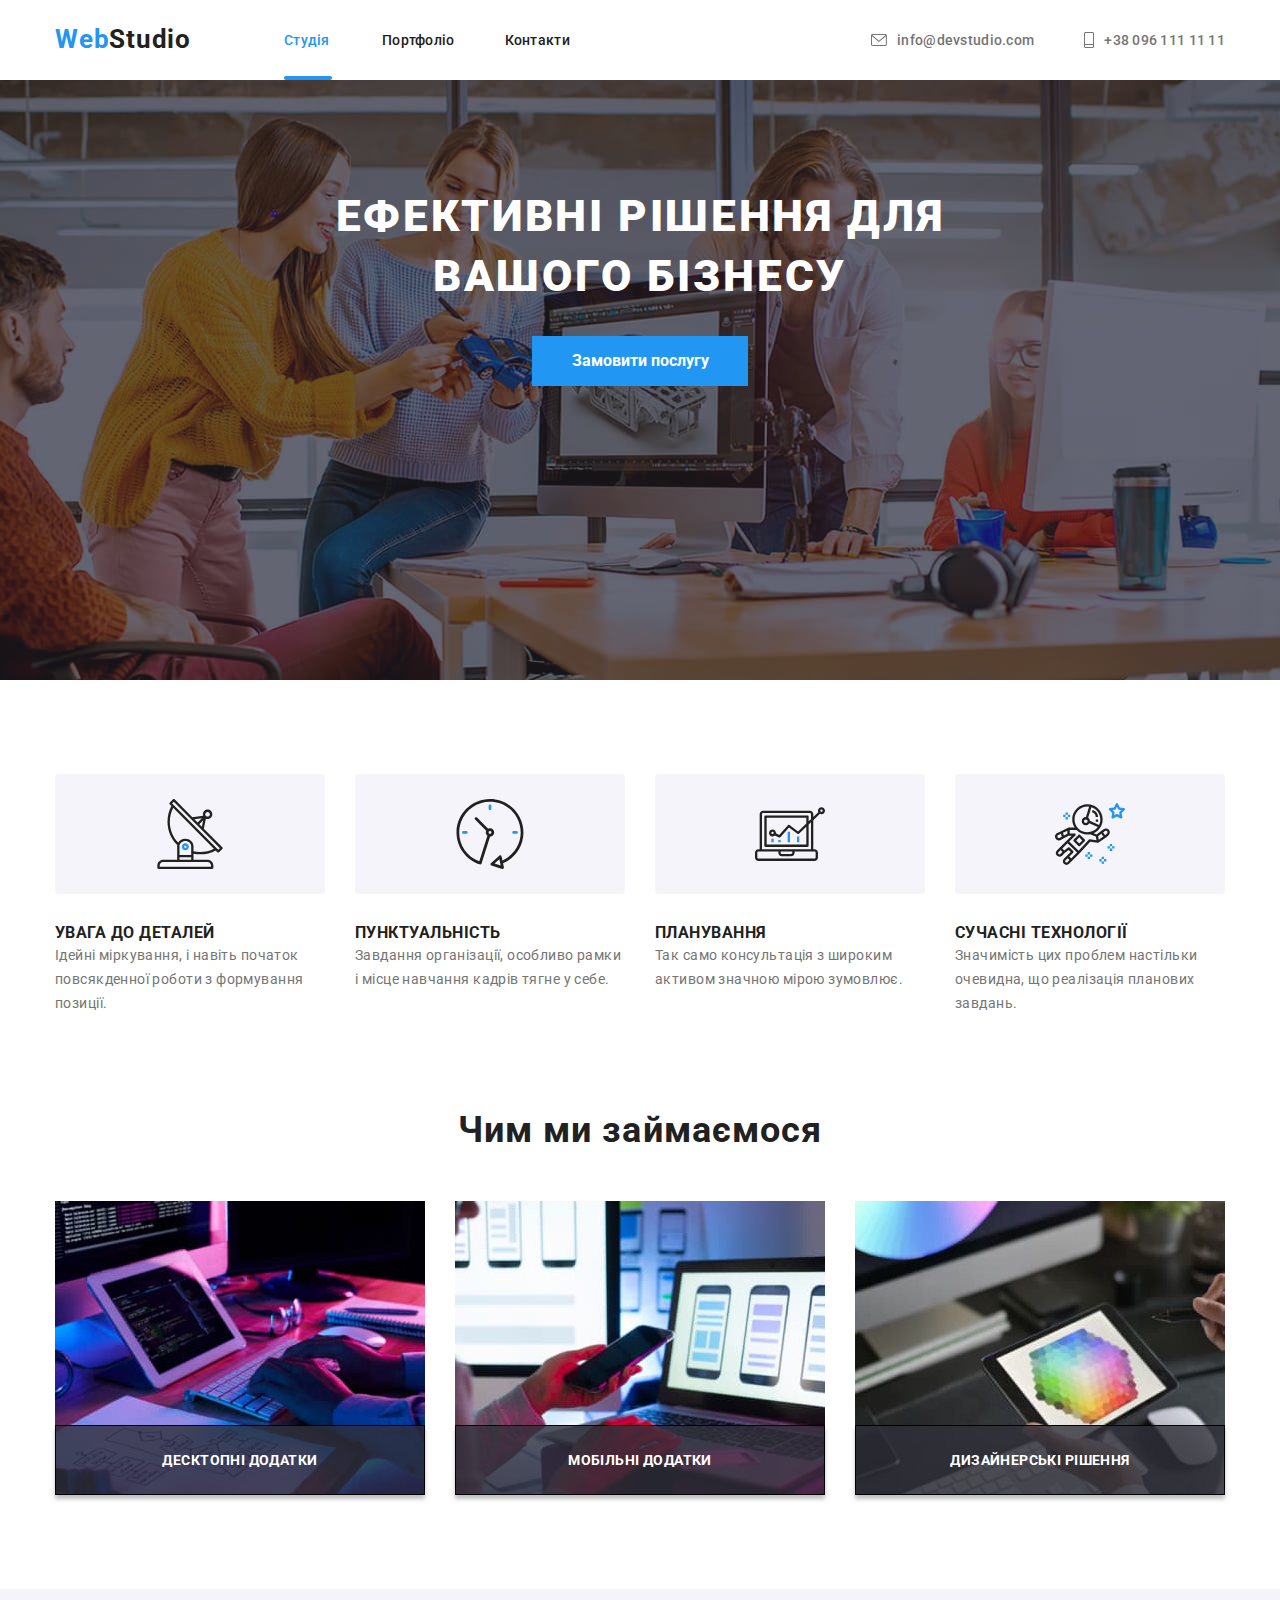
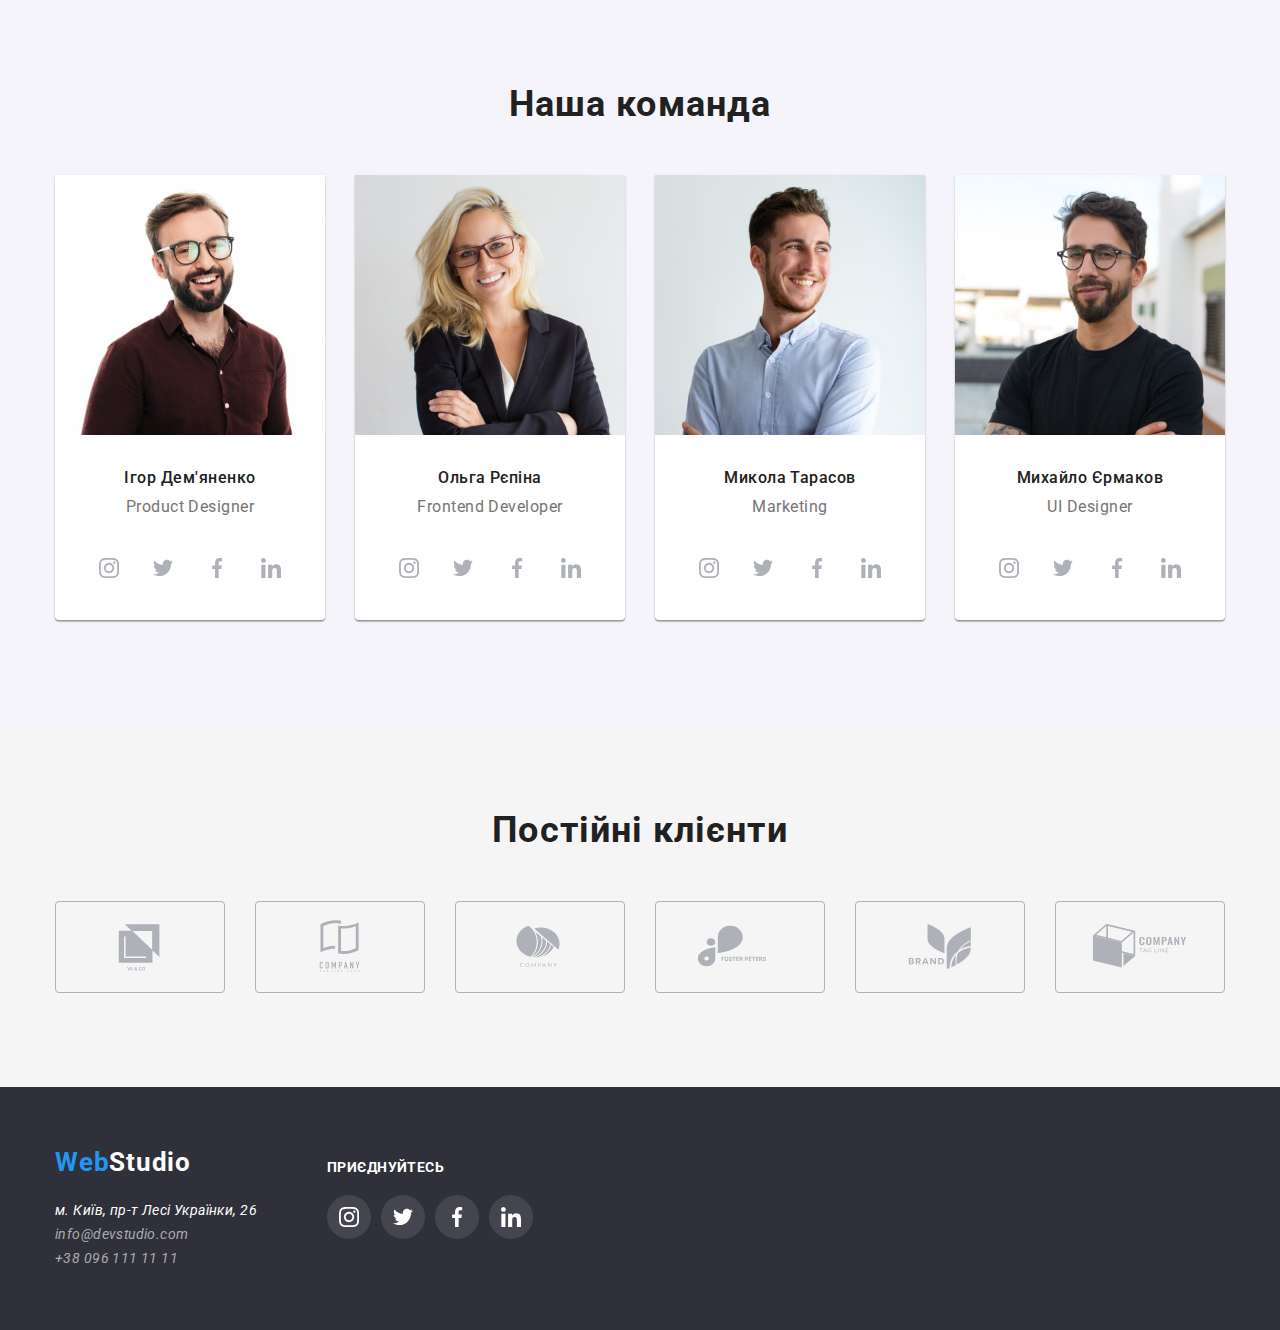
==== index.html @ 3e38e9c2 "commit" ====
<!DOCTYPE html>
<html lang="en">
  <head>
    <meta charset="UTF-8" />
    <meta http-equiv="X-UA-Compatible" content="IE=edge" />
    <meta name="viewport" content="width=device-width, initial-scale=1.0" />
    <title>Homework</title>
    <link rel="preconnect" href="https://fonts.googleapis.com" />
    <link rel="preconnect" href="https://fonts.gstatic.com" crossorigin />
    <link
      href="https://fonts.googleapis.com/css2?family=Raleway:wght@700&family=Roboto:wght@400;500;700;900&display=swap"
      rel="stylesheet"
    />
    <link
      rel="stylesheet"
      href="https://cdnjs.cloudflare.com/ajax/libs/modern-normalize/1.1.0/modern-normalize.min.css"
    />
    <link rel="stylesheet" href="./css/styles.css" />
  </head>

  <body class="body">
    <header class="page-header">
      <div class="container container-header">
        <!-- Header- Logo+navigators -->

        <nav class="header-nav">
          <a href="/" class="interactive-element logo logo-header"
            ><span class="logo-web">Web</span
            ><span class="logo-studio">Studio</span></a
          >
          <ul class="list header-nav-list">
            <li class="item">
              <a
                href="./index.html"
                class="header-list-link interactive-element link header-active-link"
                >Студія</a
              >
            </li>
            <li class="item">
              <a
                href="./portfolio.html"
                class="header-list-link interactive-element link"
                >Портфоліо
              </a>
            </li>
            <li class="item">
              <a href="#" class="header-list-link interactive-element link"
                >Контакти</a
              >
            </li>
          </ul>
        </nav>

        <!-- Contacts -->

        <ul class="list list-contacts">
          <li class="item">
            <div class="mail">
              <svg class="icon-envelope">
                <use href="./images/symbol-defs.svg#icon-envelope"></use>
              </svg>
              <a
                href="mailto:info@devstudio.com"
                class="contacts-mail interactive-element"
                >info@devstudio.com</a
              >
            </div>
          </li>
          <li>
            <div class="tel">
              <svg class="icon-telephone">
                <use href="./images/symbol-defs.svg#telephone"></use>
              </svg>
              <a
                href="tel:+380961111111"
                class="contacts-tel interactive-element"
                >+38 096 111 11 11</a
              >
            </div>
          </li>
        </ul>
      </div>
    </header>

    <main>
      <!-- Hero -->

      <section class="section hero-page">
        <div class="overlay">
          <div class="container">
            <h1 class="hero-title">
              <span class="hero-effective-decisions"
                >Ефективні рішення для</span
              >
              <span class="hero-your-business">вашого бізнесу</span>
            </h1>
            <button type="button" class="hero-title-button">
              Замовити послугу
            </button>
          </div>
        </div>
      </section>

      <!-- Opportunities -->

      <section class="section opportunities-page">
        <div class="container opportunities-container">
          <h2 hidden>Наші пропозиції</h2>
          <ul class="list opportunities-list">
            <li class="item item-anthena">
              <div class="opportunities-bg">
                <svg class="clock-icon" width="70" height="70">
                  <use href="./images/symbol-defs.svg#icon-antenna"></use>
                </svg>
              </div>
              <h3 class="opportunities-title">УВАГА ДО ДЕТАЛЕЙ</h3>
              <p class="opportunities-text">
                Ідейні міркування, і навіть початок повсякденної роботи з
                формування позиції.
              </p>
            </li>
            <li class="item item-clock">
              <div class="opportunities-bg">
                <svg class="clock-icon" width="70" height="70">
                  <use href="./images/symbol-defs.svg#icon-clock"></use>
                </svg>
              </div>
              <h3 class="opportunities-title">ПУНКТУАЛЬНІСТЬ</h3>
              <p class="opportunities-text">
                Завдання організації, особливо рамки і місце навчання кадрів
                тягне у себе.
              </p>
            </li>
            <li class="item item-diagram">
              <div class="opportunities-bg">
                <svg class="clock-icon" width="70" height="70">
                  <use href="./images/symbol-defs.svg#icon-diagram"></use>
                </svg>
              </div>
              <h3 class="opportunities-title">ПЛАНУВАННЯ</h3>
              <p class="opportunities-text">
                Так само консультація з широким активом значною мірою зумовлює.
              </p>
            </li>
            <li class="item item-astronaut">
              <div class="opportunities-bg">
                <svg class="clock-icon" width="70" height="70">
                  <use href="./images/symbol-defs.svg#icon-astronaut"></use>
                </svg>
              </div>
              <h3 class="opportunities-title">СУЧАСНІ ТЕХНОЛОГІЇ</h3>
              <p class="opportunities-text">
                Значимість цих проблем настільки очевидна, що реалізація
                планових завдань.
              </p>
            </li>
          </ul>
        </div>
      </section>

      <!-- What we do?-->

      <section class="section wwd-section">
        <div class="container">
          <h2 class="what-we-do">Чим ми займаємося</h2>
          <ul class="list wwd-photo-list">
            <li class="item">
              <div class="photo-wwd-container">
                <img src="./images/image1.jpg" alt="computer" width="370" />
                <div class="photo-wwd-inner-container">
                  <p class="wwd-photo-text">Десктопні додатки</p>
                </div>
              </div>
            </li>
            <li class="item">
              <div class="photo-wwd-container">
                <img src="./images/images2.jpg" alt="mobile" width="370" />
                <div class="photo-wwd-inner-container">
                  <p class="wwd-photo-text">Мобільні додатки</p>
                </div>
              </div>
            </li>
            <li class="item">
              <div class="photo-wwd-container">
                <img src="./images/image3.jpg" alt="tablet" width="370" />
                <div class="photo-wwd-inner-container">
                  <p class="wwd-photo-text">Дизайнерські рішення</p>
                </div>
              </div>
            </li>
          </ul>
        </div>
      </section>

      <!-- Team -->

      <section class="section team-page">
        <div class="container">
          <h2 class="team-title">Наша команда</h2>
          <ul class="list list-team-images">
            <li class="item">
              <img
                src="./images/person1.jpg"
                alt="Igor"
                width="270"
                class="images-team"
              />
              <h3 class="worker">Ігор Дем'яненко</h3>
              <p class="position">Product Designer</p>

              <ul class="social-list list">
                <li class="social-item">
                  <a href="" class="social-link">
                    <svg class="icon instagram-icon">
                      <use href="./images/symbol-defs.svg#instagram"></use>
                    </svg>
                  </a>
                </li>
                <li class="social-item">
                  <a href="" class="social-link">
                    <svg class="icon twitter">
                      <use href="./images/symbol-defs.svg#twitter"></use>
                    </svg>
                  </a>
                </li>
                <li class="social-item">
                  <a href="" class="social-link">
                    <svg class="icon facebook" width="20" height="20">
                      <use href="./images/symbol-defs.svg#facebook"></use>
                    </svg>
                  </a>
                </li>
                <li class="social-item">
                  <a href="" class="social-link">
                    <svg class="icon linkendin">
                      <use href="./images/symbol-defs.svg#linkedin"></use>
                    </svg>
                  </a>
                </li>
              </ul>
            </li>
            <li class="item">
              <img
                src="./images/person2.jpg"
                alt="Olga"
                width="270"
                class="images-team"
              />
              <h3 class="worker">Ольга Рєпіна</h3>
              <p class="position position-second">Frontend Developer</p>
              <ul class="social-list list">
                <li class="social-item">
                  <a href="" class="social-link">
                    <svg class="icon instagram-icon">
                      <use href="./images/symbol-defs.svg#instagram"></use>
                    </svg>
                  </a>
                </li>
                <li class="social-item">
                  <a href="" class="social-link">
                    <svg class="icon twitter">
                      <use href="./images/symbol-defs.svg#twitter"></use>
                    </svg>
                  </a>
                </li>
                <li class="social-item">
                  <a href="" class="social-link">
                    <svg class="icon facebook" width="20" height="20">
                      <use href="./images/symbol-defs.svg#facebook"></use>
                    </svg>
                  </a>
                </li>
                <li class="social-item">
                  <a href="" class="social-link">
                    <svg class="icon linkendin">
                      <use href="./images/symbol-defs.svg#linkedin"></use>
                    </svg>
                  </a>
                </li>
              </ul>
            </li>
            <li class="item">
              <img
                src="./images/person3.jpg"
                alt="Mykola"
                width="270"
                class="images-team"
              />
              <h3 class="worker">Микола Тарасов</h3>
              <p class="position">Marketing</p>
              <ul class="social-list list">
                <li class="social-item">
                  <a href="" class="social-link">
                    <svg class="icon instagram-icon">
                      <use href="./images/symbol-defs.svg#instagram"></use>
                    </svg>
                  </a>
                </li>
                <li class="social-item">
                  <a href="" class="social-link">
                    <svg class="icon twitter">
                      <use href="./images/symbol-defs.svg#twitter"></use>
                    </svg>
                  </a>
                </li>
                <li class="social-item">
                  <a href="" class="social-link">
                    <svg class="icon facebook" width="20" height="20">
                      <use href="./images/symbol-defs.svg#facebook"></use>
                    </svg>
                  </a>
                </li>
                <li class="social-item">
                  <a href="" class="social-link">
                    <svg class="icon linkendin">
                      <use href="./images/symbol-defs.svg#linkedin"></use>
                    </svg>
                  </a>
                </li>
              </ul>
            </li>
            <li class="item">
              <img
                src="./images/person4.jpg"
                alt="Mykhailo"
                width="270"
                class="images-team"
              />
              <h3 class="worker">Михайло Єрмаков</h3>
              <p class="position">UI Designer</p>
              <ul class="social-list list">
                <li class="social-item">
                  <a href="" class="social-link">
                    <svg class="icon instagram-icon">
                      <use href="./images/symbol-defs.svg#instagram"></use>
                    </svg>
                  </a>
                </li>
                <li class="social-item">
                  <a href="" class="social-link">
                    <svg class="icon twitter">
                      <use href="./images/symbol-defs.svg#twitter"></use>
                    </svg>
                  </a>
                </li>
                <li class="social-item">
                  <a href="" class="social-link">
                    <svg class="icon facebook" width="20" height="20">
                      <use href="./images/symbol-defs.svg#facebook"></use>
                    </svg>
                  </a>
                </li>
                <li class="social-item">
                  <a href="" class="social-link">
                    <svg class="icon linkendin">
                      <use href="./images/symbol-defs.svg#linkedin"></use>
                    </svg>
                  </a>
                </li>
              </ul>
            </li>
          </ul>
        </div>
      </section>

      <!-- Permanent clients -->

      <section class="permanent-clients section">
        <div class="container client-container">
          <h2 class="permanent-clients-title">Постійні клієнти</h2>
          <ul class="clients-list list">
            <li class="item-clients">
              <a href="" class="clients-link link">
                <svg class="icon-clients">
                  <use href="./images/symbol-defs.svg#logo-1"></use>
                </svg>
              </a>
            </li>
            <li class="item-clients">
              <a href="" class="clients-link link">
                <svg class="icon-clients">
                  <use href="./images/symbol-defs.svg#logo-2"></use>
                </svg>
              </a>
            </li>
            <li class="item-clients">
              <a href="" class="clients-link link">
                <svg class="icon-clients">
                  <use href="./images/symbol-defs.svg#logo-3"></use>
                </svg>
              </a>
            </li>
            <li class="item-clients">
              <a href="" class="clients-link link">
                <svg class="icon-clients">
                  <use href="./images/symbol-defs.svg#logo-4"></use>
                </svg>
              </a>
            </li>
            <li class="item-clients">
              <a href="" class="clients-link link">
                <svg class="icon-clients">
                  <use href="./images/symbol-defs.svg#logo-5"></use>
                </svg>
              </a>
            </li>

            <li class="item-clients">
              <a href="" class="clients-link link">
                <svg class="icon-clients">
                  <use href="./images/symbol-defs.svg#logo-6"></use>
                </svg>
              </a>
            </li>
          </ul>
        </div>
      </section>
    </main>

    <!-- Footer -->

    <footer class="footer">
      <div class="container footer-page">
        <div class="logo-address">
          <!-- Logo2 -->

          <a href="/" class="interactive-element logo logo-footer">
            <span class="logo-web">Web</span
            ><span class="logo-studio-footer">Studio</span></a
          >

          <!-- Address -->

          <address class="address-content">
            <ul class="list address-list">
              <li class="footer-first-li">
                <a
                  href="https://goo.gl/maps/HX44u6QqczXMJnG8A"
                  target="_blank"
                  rel="noopener norefferer nofollow"
                  class="interactive-element address link"
                >
                  м. Київ, пр-т Лесі Українки, 26
                </a>
              </li>
              <li class="footer-second-li">
                <a
                  href="emailto:info@devstudio.com"
                  class="footer-mail interactive-element address link"
                  >info@devstudio.com</a
                >
              </li>
              <li class="footer-third-li">
                <a
                  href="tel:+380961111111"
                  class="footer-tel interactive-element address link"
                  >+38 096 111 11 11</a
                >
              </li>
            </ul>
          </address>
        </div>
        <div class="block-join">
          <p class="title-join">Приєднуйтесь</p>
          <ul class="list list-join">
            <li class="item-join">
              <a href="/" class="link-join link">
                <svg class="instagram icon-join" width="20" height="20">
                  <use href="./images/symbol-defs.svg#instagram"></use>
                </svg>
              </a>
            </li>
            <li class="item-join">
              <a href="/" class="link-join link">
                <svg class="instagram icon-join" width="20" height="20">
                  <use href="./images/symbol-defs.svg#twitter"></use>
                </svg>
              </a>
            </li>
            <li class="item-join">
              <a href="/" class="link-join link">
                <svg class="instagram icon-join" width="20" height="20">
                  <use href="./images/symbol-defs.svg#facebook"></use>
                </svg>
              </a>
            </li>
            <li class="item-join">
              <a href="/" class="link-join link">
                <svg class="instagram icon-join" width="20" height="20">
                  <use href="./images/symbol-defs.svg#linkedin"></use>
                </svg>
              </a>
            </li>
          </ul>
        </div>
      </div>
    </footer>
  </body>
</html>
---- css/styles.css ----
:root {
  --main-color: #ffffff;
  --accend-color: #2196f3;
  --black-color: #212121;
  --gray-color: #757575;
  --darkgray-color: #2f303a;
  --rgba-color: rgba(255, 255, 255, 0.6);
  --button-color: #f5f4fa;
  --button-active: #188ce8;
  --background-color-second: #f5f5f5;
  --border-color: #eeeeee;
  --portfolio-header-color: #ececec;
  --block-color: #AFB1B8;

  --specific-position: 94px;
  --specific-second-position: 30px;
}
h1,
h2,
h3,
h4,
h5,
h6,
p,
ul {
  margin-top: 0;
  margin-bottom: 0;
  padding: 0;
}

.list {
  list-style: none;
  padding: 0;
  margin: 0;
}

.body {
  font-family: "Roboto", sans-serif;
  font-size: 14px;
  background-color: var(--main-color);
  color: var(--black-color);
}

.container {
  width: 1200px;
  margin: 0 auto;
  padding: 0 15px;
}

.link {
  text-decoration: none;
}

.section {
  padding-top: var(--specific-position);
  padding-bottom: var(--specific-position);
}

/* Header */

.portfolio-header {
  background-color: var(--main-color);
  border-bottom: 1px solid var(--portfolio-header-color);
}

.container-header {
  display: flex;
}

/* Logo */

.header-nav {
  display: flex;
  align-items: center;
}

.logo {
  font-weight: 700;
  font-size: 26px;
  line-height: calc(31 / 26);
  letter-spacing: 0.03em;

  text-decoration: none;
}

.logo-header {
  display: flex;
  align-content: center;
  justify-content: flex-end;

  margin-right: 93px;
  padding-top: 24px;
  padding-bottom: 25px;
}

.logo-web {
  color: var(--accend-color);
}

.logo-studio {
  color: var(--black-color);
}


/* Header Navigation List */

.header-nav {
  display: flex;
}

.header-nav-list {
  display: flex;
}

.header-nav-list .item {
  margin-right: 50px;
}

.header-nav-list .item:last-child {
  margin-right: 0;
}

.header-list-link {
  font-weight: 500;
  line-height: calc(16 / 14);
  letter-spacing: 0.02em;

  color: var(--black-color);

  display: block;
  padding-top: 32px;
}

.header-active-link {
  color: var(--accend-color);
}

.portfolio-active-link {
  color: var(--accend-color);
}

.header-active-link::after {
  display: block;
  content: "";
  
  width: 48px;
  height: 4px;

  margin-top: 28px;
  margin-bottom: 0px;

  background-color: var(--accend-color);
  border-radius: 2px;
} 

.portfolio-active-link::after {
  display: block;
  content: "";
  
  width: 78px;
  height: 4px;

  margin-top: 28px;
  margin-bottom: 0px;

  background-color: var(--accend-color);
  border-radius: 2px;
}



/* Contacts */

.list-contacts {
  display: flex;
  align-items: center;
  margin-left: auto;
}

.list-contacts .item + .item {
  margin-left: 50px;
}

.mail {
  display: flex;
  align-items: center;
}

.icon-envelope {
  width: 16px;
  height: 12px;
  margin-right: 10px;

  fill: var(--gray-color)
}

.icon-envelope:hover {
 fill: var(--accend-color);
}

.icon-envelope:focus {
 fill: var(--accend-color);
}

.contacts-mail {
  font-weight: 500;
  line-height: calc(16 / 12);
  letter-spacing: 0.02em;
  text-decoration: none;

  color: var(--gray-color);

  margin-right: 50px;
}

.tel {
  display: flex;
  align-items: center;
}

.icon-telephone {
  width: 10px;
  height: 16px;

  margin-right: 10px;

  fill: var(--gray-color)
}

.icon-telephone:hover {
  fill: var(--accend-color);
}

.icon-telephone:focus {
  fill: var(--accend-color);
}

.contacts-tel {
  font-weight: 500;
  line-height: calc(16 / 12);
  letter-spacing: 0.02em;
  text-decoration: none;

  color: var(--gray-color);
}

/* Hero */

.hero-page {
  background-color: var(--darkgray-color);
  text-align: center;
  
  padding-top: 0px;
  padding-bottom: 0px;
}

.overlay {
  max-width: 1600px;
  min-height: 600px;
  margin-left: auto;
  margin-right: auto;

  background:(rgba(47, 48, 58, 0.4));
  background-image: 
  linear-gradient(rgba(47, 48, 58, 0.4),
   rgba(47, 48, 58, 0.4)), 
  url(../images/hero-overlay.jpg);
  background-repeat: no-repeat;
  background-size: cover;
  background-position: center;
}

.hero-title {
  font-weight: 900;
  font-size: 44px;
  line-height: calc(60 / 44);
  text-align: center;
  letter-spacing: 0.06em;
  text-transform: uppercase;

  color: var(--main-color);

  padding-top: 106px;

  width: 696px;
  margin-left: auto;
  margin-right: auto;
}

.hero-title-button {
  font-weight: 700;
  font-size: 16px;
  line-height: calc(30 / 16);
  font-family: inherit;
  cursor: pointer;

  color: var(--main-color);
  background-color: var(--accend-color);

  display: inline-block;

  margin-top: var(--specific-second-position);
  margin-bottom: 106px;
  margin-left: auto;
  margin-right: auto;

  border-radius: 4px var(--main-color);
  border: none;
  min-width: 216px;

  padding: 10px 32px;
}

/* Opportunities */

.opportunities-page .wwd-section {
  background-color: var(--background-color-second);
}

.opportunities-list {
  display: flex;
}

.opportunities-bg {
  display: flex;
  content: "";

  justify-content: center;
  align-items: center;

  background-color: #F5F4FA;
  
  width: 270px;
  height: 120px;
  margin-bottom: 30px;

  border: none;
  border-radius: 4px;
}

.opportunities-list .item + .item {
  margin-left: 30px;
}

.opportunities-title {
  font-weight: 700;
  line-height: calc(16 / 14);
  letter-spacing: 0.03em;
  text-transform: uppercase;

  color: var(--black-color);
}

.opportunities-text {
  font-weight: 400;
  line-height: calc(24 / 14);
  letter-spacing: 0.03em;

  color: var(--gray-color);
}

/* What do we do? */

.wwd-section {
  padding-top: 0px;
}

.what-we-do {
  font-weight: 700;
  font-size: 36px;
  line-height: calc(42 / 36);
  text-align: center;
  letter-spacing: 0.03em;

  color: var(--black-color);
}

.wwd-photo-list {
  display: flex;

  padding-top: 50px;
}

.wwd-photo-list .item + .item {
  margin-left: 30px;
}

.photo-wwd-container {
  position: relative;

  width: 370px;
  height: 294px;
}

.photo-wwd-inner-container {
position: absolute;
bottom: 0;

display: flex;
justify-content: center;
align-items: center;

width: 100%;
height: 70px;

background-color: rgba(47, 48, 58, 0.8);
border: 1px solid #000000;
box-shadow: 0px 4px 4px rgba(0, 0, 0, 0.25);

font-weight: 700;
font-size: 14px;
line-height: 16px;
text-align: center;
letter-spacing: 0.03em;
text-transform: uppercase;

color: var(--main-color);
}

.portfolio-photo-container {
  position: relative;

  width: 370px;
  height: 294px;
}

.photo-inner-conainer {
  position: absolute;
  bottom: 0;
  top: 0;
  right: 0;
  left: 0;

  width: 100%;
  height: 100%;

  background: rgba(33, 150, 243, 0.9);
}

.photo-inner-text {
padding: 63px 24px;

font-weight: 400;
font-size: 18px;
line-height: 28px;
letter-spacing: 0.03em;

color: var(--main-color);
}

/* Team */

.team-page {
  background-color: var(--button-color);

  padding-bottom: 0px;
}

.team-title {
  font-weight: 700;
  font-size: 36px;
  line-height: calc(42 / 36);
  text-align: center;
  letter-spacing: 0.03em;

  border-color: var(--main-color);

  color: var(--black-color);
}

.list-team-images {
  padding-top: 50px;
  padding-bottom: 107px;

  display: flex;
  justify-content: space-between;
}

.list-team-images .item {
  width: calc((100%-30px) / 2);

  background-color: var(--main-color);
  box-shadow: 0px 1px 3px rgba(0, 0, 0, 0.12), 
  0px 1px 1px rgba(0, 0, 0, 0.14),
  0px 2px 1px rgba(0, 0, 0, 0.2);
  border-radius: 0px 0px 4px 4px;
}

.list-team-images > .item:not(:last-child) {
  margin-right: 30px;
}

.images-team {
  border-radius: 0px;
}

.worker {
  font-weight: 500;
  font-size: 16px;
  line-height: calc(19 / 16);
  text-align: center;
  letter-spacing: 0.03em;

  color: var(--black-color);

  margin-top: var(--specific-second-position);
}

.position {
  font-weight: 400;
  font-size: 16px;
  line-height: calc(19 / 16);
  text-align: center;
  letter-spacing: 0.03em;

  color: var(--gray-color);

  margin-top: 10px;
  margin-bottom: var(--specific-second-position);
}

.social-list {
  display: flex;
  justify-content: center;
  align-items: center;

  padding-left: 32px;
  padding-right: 32px;
  padding-bottom: 30px;
}


.social-list > .social-item + .social-item {
margin-left: 10px;
}

.social-link {
  display: flex;
  justify-content: center;
  align-items: center;
  
  width: 44px;
  height: 44px;

  background-color: var(--main-color);

  border: none;
  border-radius: 50%;
}

.icon {
  width: 20px;
  height: 20px;

  fill: #AFB1B8;
}

.instagram-icon {
  fill: #AFB1B8;
}

.social-link:hover {
  background-color: var(--accend-color);
}

.icon:hover {
 fill: var(--main-color);
}

.instagram-icon:hover {
  fill: var(--main-color);
}

 /* <!-- Permanent clients --> */

 .permanent-clients {
  background-color: var(--background-color-second);
  padding-top: 0px;
}

 .permanent-clients-title {
font-weight: 700;
font-size: 36px;
line-height: 42px;
text-align: center;
letter-spacing: 0.03em;

color: var(--black-color);

padding-top: 82px;
}

.clients-list {
  display: flex;

  margin-top: 50px;
  justify-content: center;
}

.clients-link {
  display: flex;
  justify-content: center;
  align-items: center;
  
  width: 170px;
  height: 92px;

  background-color: var(--background-color-second);
  
  border: 1px solid var(--block-color);
  border-radius: 4px;
}

.clients-link:hover {
 border: 1px solid rgba(33, 150, 243, 1);
}

.clients-link:focus {
 border: 1px solid rgba(33, 150, 243, 1);
}

.icon-clients {
  width: 106px;
  height: 60px;

  fill: #AFB1B8;
}

.icon-clients:hover {
 fill: var(--accend-color);
}

.icon-clients:focus {
 fill: var(--accend-color);
}

.clients-list > .item-clients + .item-clients {
  margin-left: 30px;
}

/* Footer */

.footer {
  background-color: var(--darkgray-color);
  padding-top: 60px;
  padding-bottom: 60px;
}

.footer-page {
  display: flex;
}

.logo-studio-footer {
  color: var(--main-color);
}

.address {
  font-weight: 400;
  line-height: calc(24 / 14);
  letter-spacing: 0.03em;
  color: var(--main-color);
}

.address-content {
  margin-top: 20px;
}

.footer-mail {
  color: var(--rgba-color);
  margin-top: 9px;
}

.footer-tel {
  color: var(--rgba-color);
  margin-top: 9px;
}

.block-join {
  width: 206px;
  height: 80px;
  
  padding-top: 12px;
  margin-left: 70px;
  padding-bottom: 40px;

}

.title-join {
font-weight: 700;
font-size: 14px;
line-height: 16px;
letter-spacing: 0.03em;
text-transform: uppercase;

color: var(--main-color);
}

.list-join {
  display: flex;
  list-style: none;
  
  margin-top: 20px;
}

.list-join > .item-join + .item-join {
margin-left: 10px;
}

.link-join {
  display: flex;
  align-items: center;
  justify-content: center;

  width: 44px;
  height: 44px;

  border: none;
  border-radius: 50%;

  background-color: rgba(255, 255, 255, 0.1);
}

.link-join:hover {
 background-color: var(--accend-color);
}

.link-join:focus {
 background-color: var(--accend-color);
}

.icon-join {  
  fill: var(--main-color);
}

.icon-join:hover {
  fill: var(--main-color);
}

.icon-join:focus {
  fill: var(--main-color);
}

/* Backdrop */

.backdrop {
  position: fixed;
  top: 0;
  left: 0;
  bottom: 0;
  right: 0;

  background: orange; }

  /* rgba(0, 0, 0, 0.2) */

  .backdrop.is-hidden {
   opacity: 0;
   pointer-events: none;
  }
  
  .modal {
    position: absolute;
    top: 50%;
    left: 50%;
    transform:translate(-50%, -50%);

    min-width: 528px;
    min-height: 581px;
    
    background: #FFFFFF;
    box-shadow: 0px 1px 3px rgba(0, 0, 0, 0.12), 
    0px 1px 1px rgba(0, 0, 0, 0.14), 
    0px 2px 1px rgba(0, 0, 0, 0.2);
    border-radius: 4px;
  }

  .modal-button {
   position: absolute;
   top: 8px;
   right: 8px;
    
   display: flex;
   justify-content: center;
   align-items: center;

   width: 30px;
   height: 30px;
  
   background: #FFFFFF;
   
   border: 1px solid rgba(0, 0, 0, 0.1);
   border-radius: 50%;
  }

  .modal-button-svg {
   color: #000000;
  }

/* All interactive elements */

.interactive-element:hover {
  color: var(--accend-color);
}

.interactive-element:focus {
  color: var(--accend-color);
}

/* Portfolio page */

.button-page .photo-page {
  background-color: var(--background-color-second);
}

/* Buttons */

.button-page {
  padding-bottom: 0px;
}

.button-list {
  list-style: none;

  display: flex;
  justify-content: center;

  padding-bottom: 16px;

  border: 1px var(--border-color);
}

.portfolio-buttons {
  border-radius: 4px;
  border: none;
}

.button-list .item + .item {
  margin-left: 8px;
}

.portfolio-buttons {
  font-family: inherit;
  font-weight: 500;
  font-size: 16px;
  line-height: calc(24 / 16);
  letter-spacing: 0.03em;
  cursor: pointer;
}

.button-all {
  color: var(--black-color);
  background-color: var(--button-color);

  padding: 6px 25px;
}

.button {
  color: var(--black-color);
  background-color: var(--button-color);

  padding: 6px 22px;
}

.portfolio-buttons:hover {
  color: var(--main-color);
  background-color: var(--button-active);
  box-shadow: 0px 3px 1px rgba(0, 0, 0, 0.1), 0px 1px 2px rgba(0, 0, 0, 0.08), 0px 2px 2px rgba(0, 0, 0, 0.12);
  border-radius: 4px;
}

.portfolio-buttons:focus {
  background-color: var(--main-color);
  color: var(--button-active);
  box-shadow: 0px 3px 1px rgba(0, 0, 0, 0.1), 0px 1px 2px rgba(0, 0, 0, 0.08), 0px 2px 2px rgba(0, 0, 0, 0.12);
  border-radius: 4px;
}

/* Photos */

.photo-page {
  padding-top: 0px;
}

.portfolio-card {
  margin-top: 20px;
  padding-left: 24px;
  padding-right: 24px;
  padding-bottom: 20px;
}

.gallery-list {
  list-style: none;

  margin-top: 34px;

  display: flex;
  flex-wrap: wrap;
}

.gallery-list > .item {
  width: 370px;
  margin-right: 30px;
  margin-top: 30px;

  background-color: var(--main-color);
  border: 1px solid #eeeeee;
}

.gallery-list > .item:nth-child(3n) {
  margin-right: 0;
}

.gallery-list > .item:hover {
 box-shadow: 0px 1px 1px rgba(0, 0, 0, 0.12), 
 0px 4px 4px rgba(0, 0, 0, 0.06), 
 1px 4px 6px rgba(0, 0, 0, 0.16);
}

.gallery-list > .item:focus {
 box-shadow: 0px 1px 1px rgba(0, 0, 0, 0.12), 
 0px 4px 4px rgba(0, 0, 0, 0.06), 
 1px 4px 6px rgba(0, 0, 0, 0.16);
}

.gallery-name {
  font-weight: 700;
  font-size: 18px;
  line-height: calc(36 / 18);
  letter-spacing: 0.06em;
}

.gallery-description {
  font-weight: 400;
  font-size: 16px;
  line-height: var(--specific-second-position);
  letter-spacing: 0.03em;

  color: var(--gray-color);
}
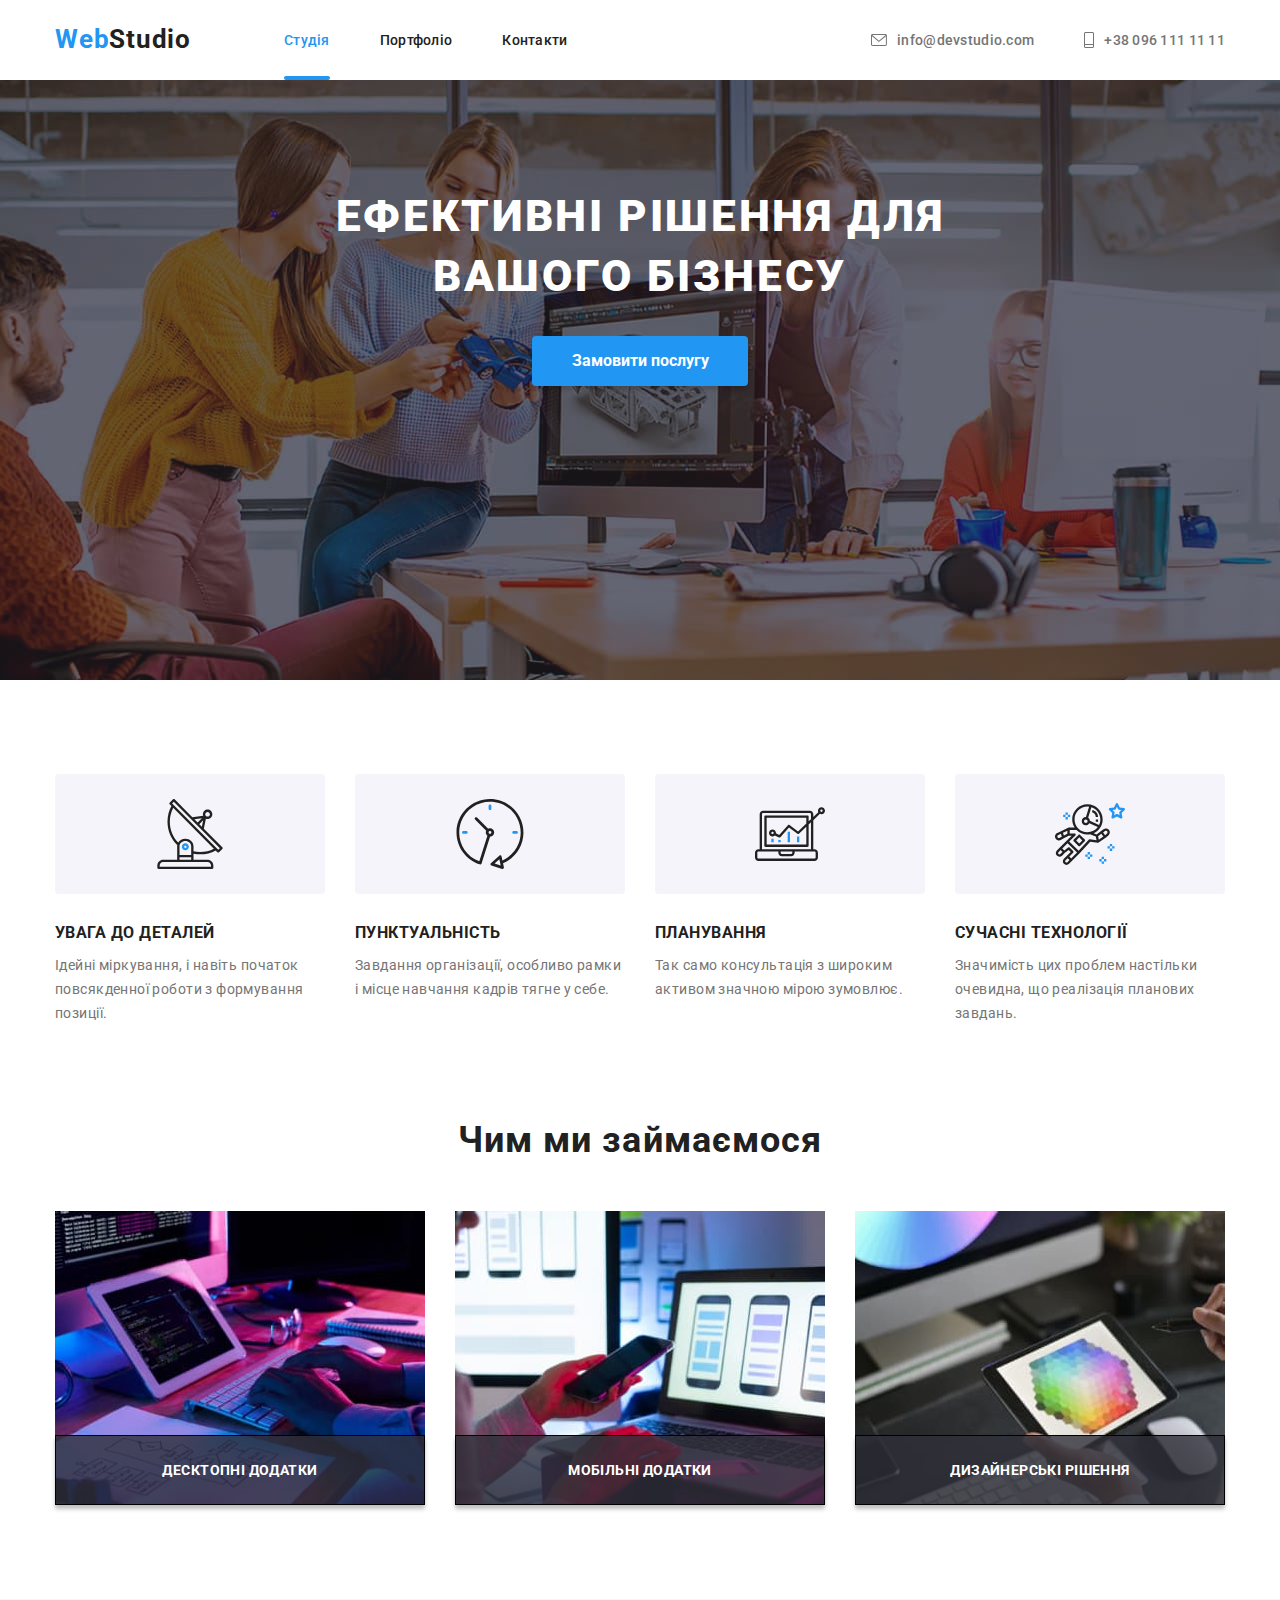
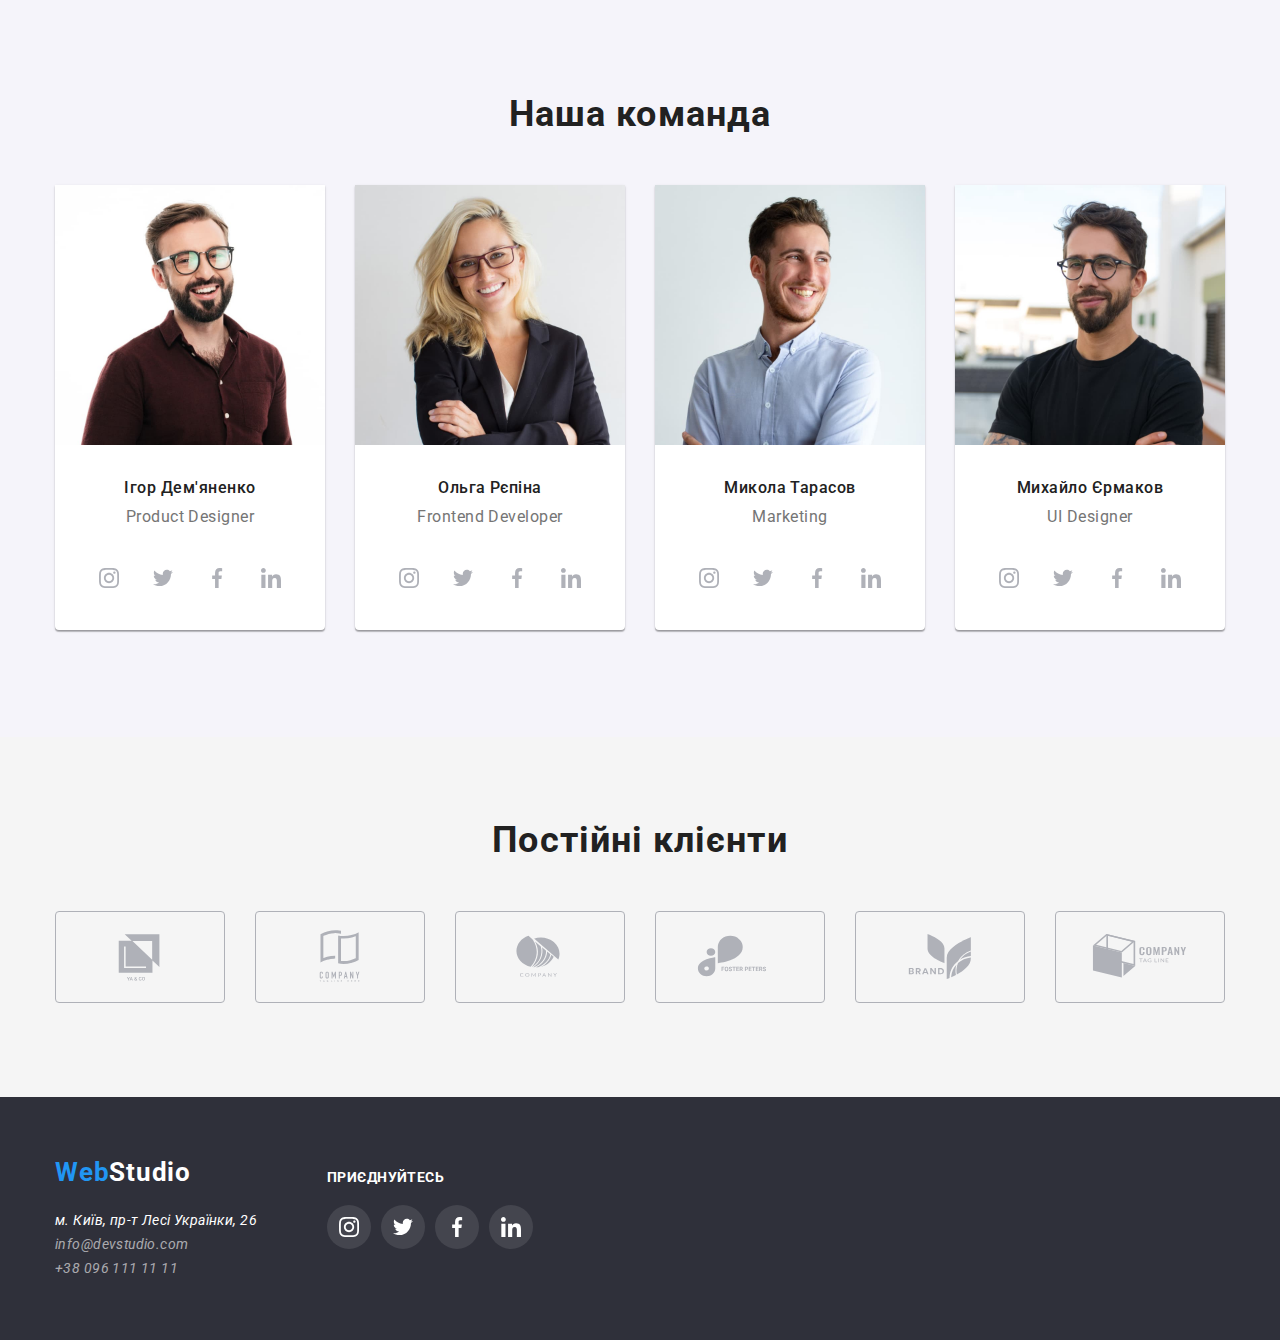
==== commit 9a9fb48a: "change" ====
--- a/index.html
+++ b/index.html
@@ -21,6 +21,7 @@
   <body class="body">
     <header class="page-header">
       <div class="container container-header">
+
         <!-- Header- Logo+navigators -->
 
         <nav class="header-nav">
@@ -32,19 +33,19 @@
             <li class="item">
               <a
                 href="./index.html"
-                class="header-list-link interactive-element link header-active-link"
+                class="header-list-link link header-active-link"
                 >Студія</a
               >
             </li>
             <li class="item">
               <a
                 href="./portfolio.html"
-                class="header-list-link interactive-element link"
+                class="header-list-link link"
                 >Портфоліо
               </a>
             </li>
             <li class="item">
-              <a href="#" class="header-list-link interactive-element link"
+              <a href="#" class="header-list-link link"
                 >Контакти</a
               >
             </li>
@@ -61,7 +62,7 @@
               </svg>
               <a
                 href="mailto:info@devstudio.com"
-                class="contacts-mail interactive-element"
+                class="header-mail"
                 >info@devstudio.com</a
               >
             </div>
@@ -73,7 +74,7 @@
               </svg>
               <a
                 href="tel:+380961111111"
-                class="contacts-tel interactive-element"
+                class="header-telephone"
                 >+38 096 111 11 11</a
               >
             </div>
@@ -83,6 +84,7 @@
     </header>
 
     <main>
+      
       <!-- Hero -->
 
       <section class="section hero-page">
@@ -94,7 +96,7 @@
               >
               <span class="hero-your-business">вашого бізнесу</span>
             </h1>
-            <button type="button" class="hero-title-button">
+            <button type="button" class="hero-title-button" data-modal-open>
               Замовити послугу
             </button>
           </div>
@@ -422,6 +424,7 @@
     <footer class="footer">
       <div class="container footer-page">
         <div class="logo-address">
+
           <!-- Logo2 -->
 
           <a href="/" class="interactive-element logo logo-footer">
@@ -438,7 +441,7 @@
                   href="https://goo.gl/maps/HX44u6QqczXMJnG8A"
                   target="_blank"
                   rel="noopener norefferer nofollow"
-                  class="interactive-element address link"
+                  class=" address link"
                 >
                   м. Київ, пр-т Лесі Українки, 26
                 </a>
@@ -446,14 +449,14 @@
               <li class="footer-second-li">
                 <a
                   href="emailto:info@devstudio.com"
-                  class="footer-mail interactive-element address link"
+                  class="footer-mail  address link"
                   >info@devstudio.com</a
                 >
               </li>
               <li class="footer-third-li">
                 <a
                   href="tel:+380961111111"
-                  class="footer-tel interactive-element address link"
+                  class="footer-tel  address link"
                   >+38 096 111 11 11</a
                 >
               </li>
@@ -495,5 +498,17 @@
         </div>
       </div>
     </footer>
+
+    <div class="backdrop is-hidden" data-modal>
+      <div class="modal">
+        <button class="modal-button" data-modal-close>
+          <svg class="modal-button-svg" width="11" height="11">
+            <use href="./images/criss-cross.svg#criss-cross"></use>
+          </svg>
+        </button>
+      </div>
+    </div>
+
+    <script src="./js/modal.js"></script>
   </body>
 </html>
--- a/css/styles.css
+++ b/css/styles.css
@@ -129,13 +129,24 @@
 
   display: block;
   padding-top: 32px;
+
+  transition: background-color 250ms cubic-bezier(0.4, 0, 0.2, 1),
+  color 250ms cubic-bezier(0.4, 0, 0.2, 1);
+}
+
+.header-list-link:hover {
+  color: var(--accend-color);
+} 
+
+.header-list-link:focus {
+  color: var(--accend-color);
+} 
+
+.portfolio-active-link {
+  color: var(--accend-color);
 }
 
 .header-active-link {
-  color: var(--accend-color);
-}
-
-.portfolio-active-link {
   color: var(--accend-color);
 }
 
@@ -143,7 +154,7 @@
   display: block;
   content: "";
   
-  width: 48px;
+  width: 100%;
   height: 4px;
 
   margin-top: 28px;
@@ -157,7 +168,7 @@
   display: block;
   content: "";
   
-  width: 78px;
+  width: 100%;
   height: 4px;
 
   margin-top: 28px;
@@ -166,7 +177,6 @@
   background-color: var(--accend-color);
   border-radius: 2px;
 }
-
 
 
 /* Contacts */
@@ -191,7 +201,9 @@
   height: 12px;
   margin-right: 10px;
 
-  fill: var(--gray-color)
+  fill: var(--gray-color);
+
+  transition: fill 250ms cubic-bezier(0.4, 0, 0.2, 1);
 }
 
 .icon-envelope:hover {
@@ -202,7 +214,7 @@
  fill: var(--accend-color);
 }
 
-.contacts-mail {
+.header-mail {
   font-weight: 500;
   line-height: calc(16 / 12);
   letter-spacing: 0.02em;
@@ -211,6 +223,16 @@
   color: var(--gray-color);
 
   margin-right: 50px;
+
+  transition: color 250ms cubic-bezier(0.4, 0, 0.2, 1);
+}
+
+.header-mail:hover {
+  color: var(--accend-color);
+}
+
+.header-mail:focus {
+  color: var(--accend-color);
 }
 
 .tel {
@@ -224,7 +246,9 @@
 
   margin-right: 10px;
 
-  fill: var(--gray-color)
+  fill: var(--gray-color);
+
+  transition: fill 250ms cubic-bezier(0.4, 0, 0.2, 1);
 }
 
 .icon-telephone:hover {
@@ -235,13 +259,23 @@
   fill: var(--accend-color);
 }
 
-.contacts-tel {
+.header-telephone {
   font-weight: 500;
   line-height: calc(16 / 12);
   letter-spacing: 0.02em;
   text-decoration: none;
 
   color: var(--gray-color);
+
+  transition: color 250ms cubic-bezier(0.4, 0, 0.2, 1);
+}
+
+.header-telephone:hover {
+color: var(--accend-color);
+}
+
+.header-telephone:focus {
+  color: var(--accend-color);
 }
 
 /* Hero */
@@ -304,11 +338,21 @@
   margin-left: auto;
   margin-right: auto;
 
-  border-radius: 4px var(--main-color);
+  box-shadow: 0px 4px 4px rgba(0, 0, 0, 0.15);
+  border-radius: 4px;
   border: none;
   min-width: 216px;
 
   padding: 10px 32px;
+}
+
+.hero-title-button:hover {
+  background-color: var(--button-active);
+  filter: drop-shadow(0px 4px 4px rgba(0, 0, 0, 0.25));
+
+  transition: background-color 250ms cubic-bezier(0.4, 0, 0.2, 1),
+  color 250ms cubic-bezier(0.4, 0, 0.2, 1), 
+  text-shadow 250ms cubic-bezier(0.4, 0, 0.2, 1); 
 }
 
 /* Opportunities */
@@ -349,6 +393,8 @@
   text-transform: uppercase;
 
   color: var(--black-color);
+
+  margin-bottom: 10px;
 }
 
 .opportunities-text {
@@ -417,37 +463,6 @@
 color: var(--main-color);
 }
 
-.portfolio-photo-container {
-  position: relative;
-
-  width: 370px;
-  height: 294px;
-}
-
-.photo-inner-conainer {
-  position: absolute;
-  bottom: 0;
-  top: 0;
-  right: 0;
-  left: 0;
-
-  width: 100%;
-  height: 100%;
-
-  background: rgba(33, 150, 243, 0.9);
-}
-
-.photo-inner-text {
-padding: 63px 24px;
-
-font-weight: 400;
-font-size: 18px;
-line-height: 28px;
-letter-spacing: 0.03em;
-
-color: var(--main-color);
-}
-
 /* Team */
 
 .team-page {
@@ -546,6 +561,12 @@
 
   border: none;
   border-radius: 50%;
+
+  transition: background-color 250ms cubic-bezier(0.4, 0, 0.2, 1);
+}
+
+.social-link:hover {
+  background-color: var(--accend-color);
 }
 
 .icon {
@@ -553,14 +574,14 @@
   height: 20px;
 
   fill: #AFB1B8;
+
+  transition: fill 250ms cubic-bezier(0.4, 0, 0.2, 1);
 }
 
 .instagram-icon {
   fill: #AFB1B8;
-}
-
-.social-link:hover {
-  background-color: var(--accend-color);
+
+  transition: fill 250ms cubic-bezier(0.4, 0, 0.2, 1);;
 }
 
 .icon:hover {
@@ -609,6 +630,8 @@
   
   border: 1px solid var(--block-color);
   border-radius: 4px;
+
+  transition: border 250ms cubic-bezier(0.4, 0, 0.2, 1);
 }
 
 .clients-link:hover {
@@ -624,6 +647,8 @@
   height: 60px;
 
   fill: #AFB1B8;
+
+  transition: fill 250ms cubic-bezier(0.4, 0, 0.2, 1);
 }
 
 .icon-clients:hover {
@@ -659,6 +684,8 @@
   line-height: calc(24 / 14);
   letter-spacing: 0.03em;
   color: var(--main-color);
+
+  transition: color 250ms cubic-bezier(0.4, 0, 0.2, 1);
 }
 
 .address-content {
@@ -674,6 +701,14 @@
   color: var(--rgba-color);
   margin-top: 9px;
 }
+
+.address:hover {
+  color: var(--accend-color);
+}
+
+.address:focus {
+  color: var(--accend-color);
+} 
 
 .block-join {
   width: 206px;
@@ -718,6 +753,8 @@
   border-radius: 50%;
 
   background-color: rgba(255, 255, 255, 0.1);
+
+  transition: background-color 250ms cubic-bezier(0.4, 0, 0.2, 1);
 }
 
 .link-join:hover {
@@ -730,6 +767,8 @@
 
 .icon-join {  
   fill: var(--main-color);
+
+  transition: fill 250ms cubic-bezier(0.4, 0, 0.2, 1)
 }
 
 .icon-join:hover {
@@ -749,9 +788,7 @@
   bottom: 0;
   right: 0;
 
-  background: orange; }
-
-  /* rgba(0, 0, 0, 0.2) */
+  background: rgba(0, 0, 0, 0.2); }
 
   .backdrop.is-hidden {
    opacity: 0;
@@ -796,15 +833,63 @@
    color: #000000;
   }
 
-/* All interactive elements */
-
-.interactive-element:hover {
-  color: var(--accend-color);
-}
-
-.interactive-element:focus {
-  color: var(--accend-color);
-}
+/* Backdrop */
+
+.backdrop {
+  position: fixed;
+  top: 0;
+  left: 0;
+  bottom: 0;
+  right: 0;
+
+  background: rgba(0, 0, 0, 0.2); }
+
+  .backdrop.is-hidden {
+   visibility: hidden; 
+   opacity: 0;
+   pointer-events: none;
+  }
+  
+  .modal {
+    position: absolute;
+    top: 50%;
+    left: 50%;
+    transform:translate(-50%, -50%);
+
+    width: 528px;
+    height: 581px;
+    
+    background: #FFFFFF;
+
+    box-shadow: 0px 1px 3px rgba(0, 0, 0, 0.12), 
+    0px 1px 1px rgba(0, 0, 0, 0.14), 
+    0px 2px 1px rgba(0, 0, 0, 0.2);
+    border-radius: 4px;
+  }
+
+  .modal-button {
+   position: absolute;
+   top: 8px;
+   right: 8px;
+    
+   display: flex;
+   justify-content: center;
+   align-items: center;
+
+   width: 30px;
+   height: 30px;
+  
+   background: #FFFFFF;
+   
+   border: 1px solid rgba(0, 0, 0, 0.1);
+   border-radius: 50%;
+
+   cursor: pointer;
+  }
+
+  .modal-button-svg {
+   color: #000000;
+  }
 
 /* Portfolio page */
 
@@ -832,6 +917,9 @@
 .portfolio-buttons {
   border-radius: 4px;
   border: none;
+
+  transition: background-color 250ms cubic-bezier(0.4, 0, 0.2, 1),
+  color 250ms cubic-bezier(0.4, 0, 0.2, 1), text-shadow 250ms cubic-bezier(0.4, 0, 0.2, 1);
 }
 
 .button-list .item + .item {
@@ -904,6 +992,8 @@
 
   background-color: var(--main-color);
   border: 1px solid #eeeeee;
+
+  transition: box-shadow 250ms cubic-bezier(0.4, 0, 0.2, 1);
 }
 
 .gallery-list > .item:nth-child(3n) {
@@ -937,3 +1027,40 @@
 
   color: var(--gray-color);
 }
+
+.portfolio-photo-container {
+  position: relative;
+
+  width: 370px;
+  height: 294px;
+
+  top: 0;
+  bottom: 0;
+  right: 0;
+  left: 0;
+}
+
+.photo-inner-container {
+  position: absolute;
+  top: 100%;
+  
+  width: 100%;
+  height: 100%;
+
+  background: rgba(33, 150, 243, 0.9);
+}
+
+.photo-inner-text {
+position: absolute;
+
+padding: 63px 24px;
+
+font-weight: 400;
+font-size: 18px;
+line-height: 28px;
+letter-spacing: 0.03em;
+
+color: var(--main-color);
+}
+
+
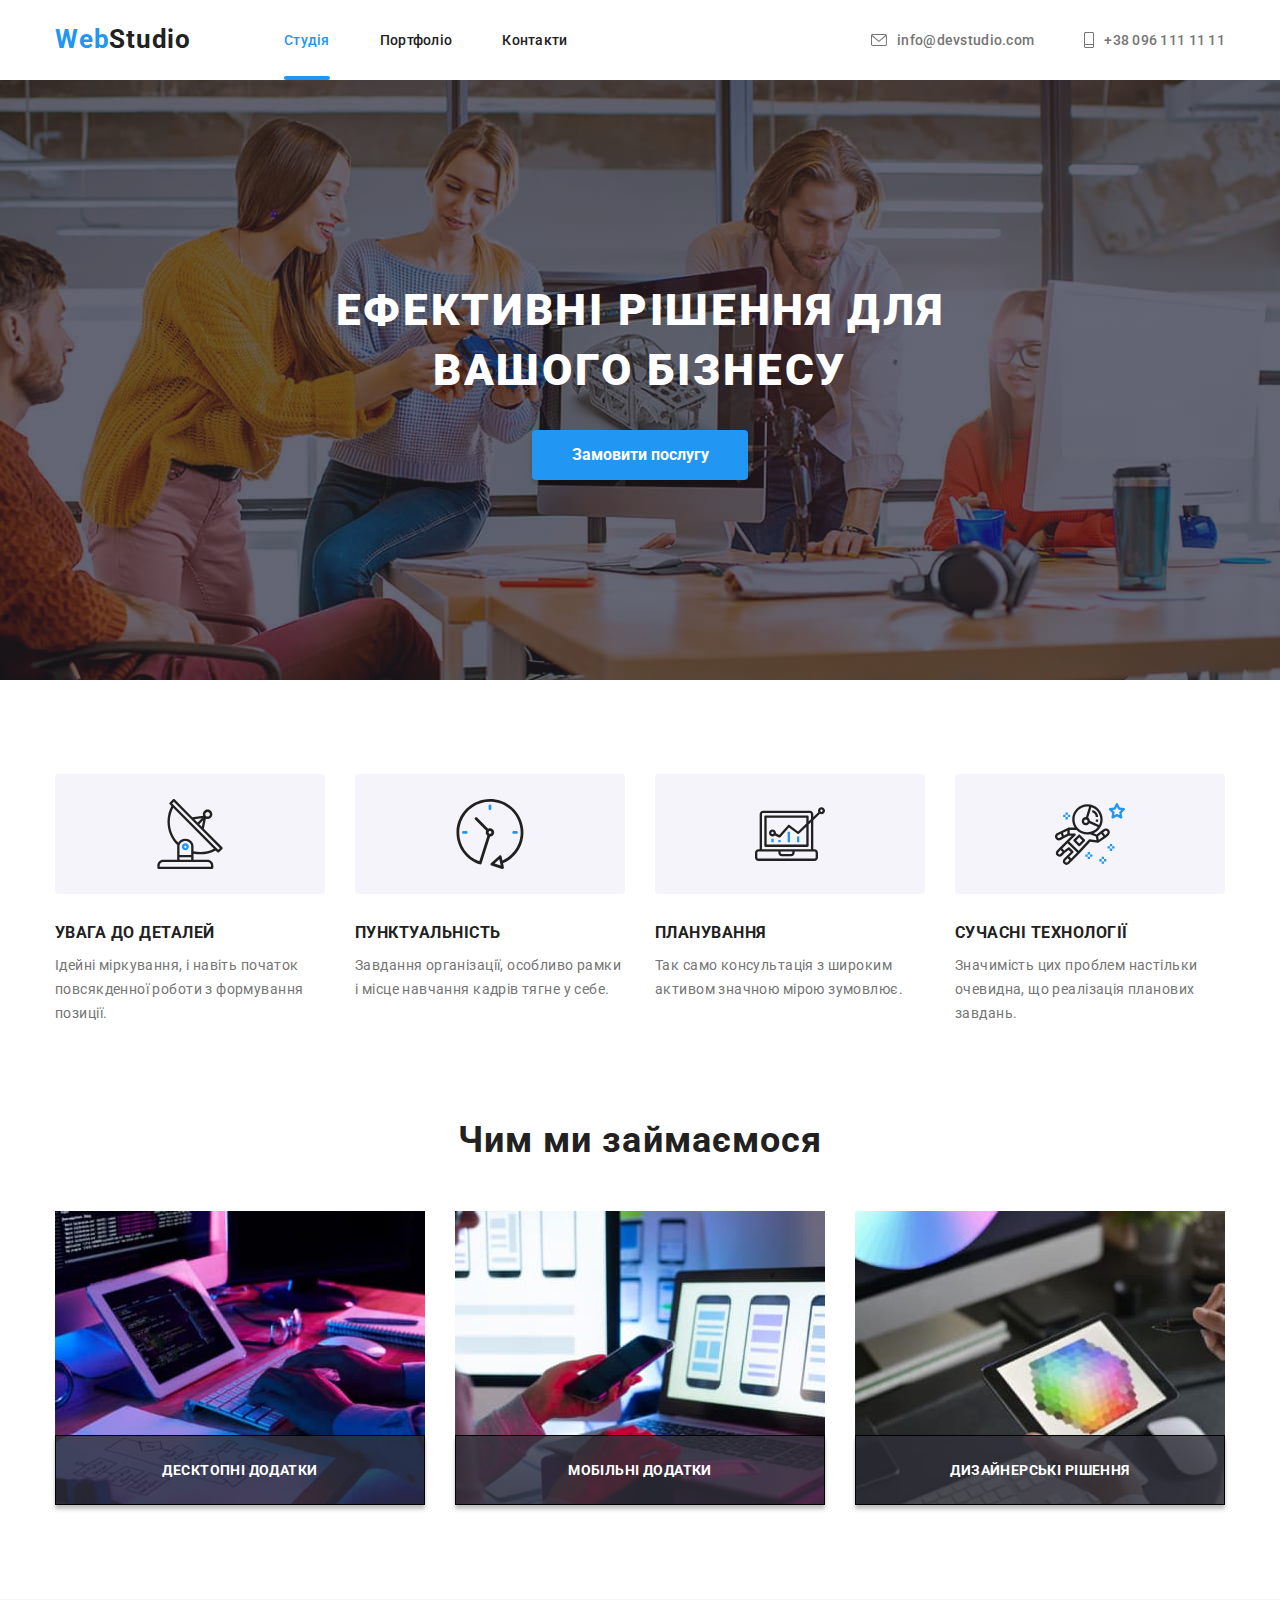
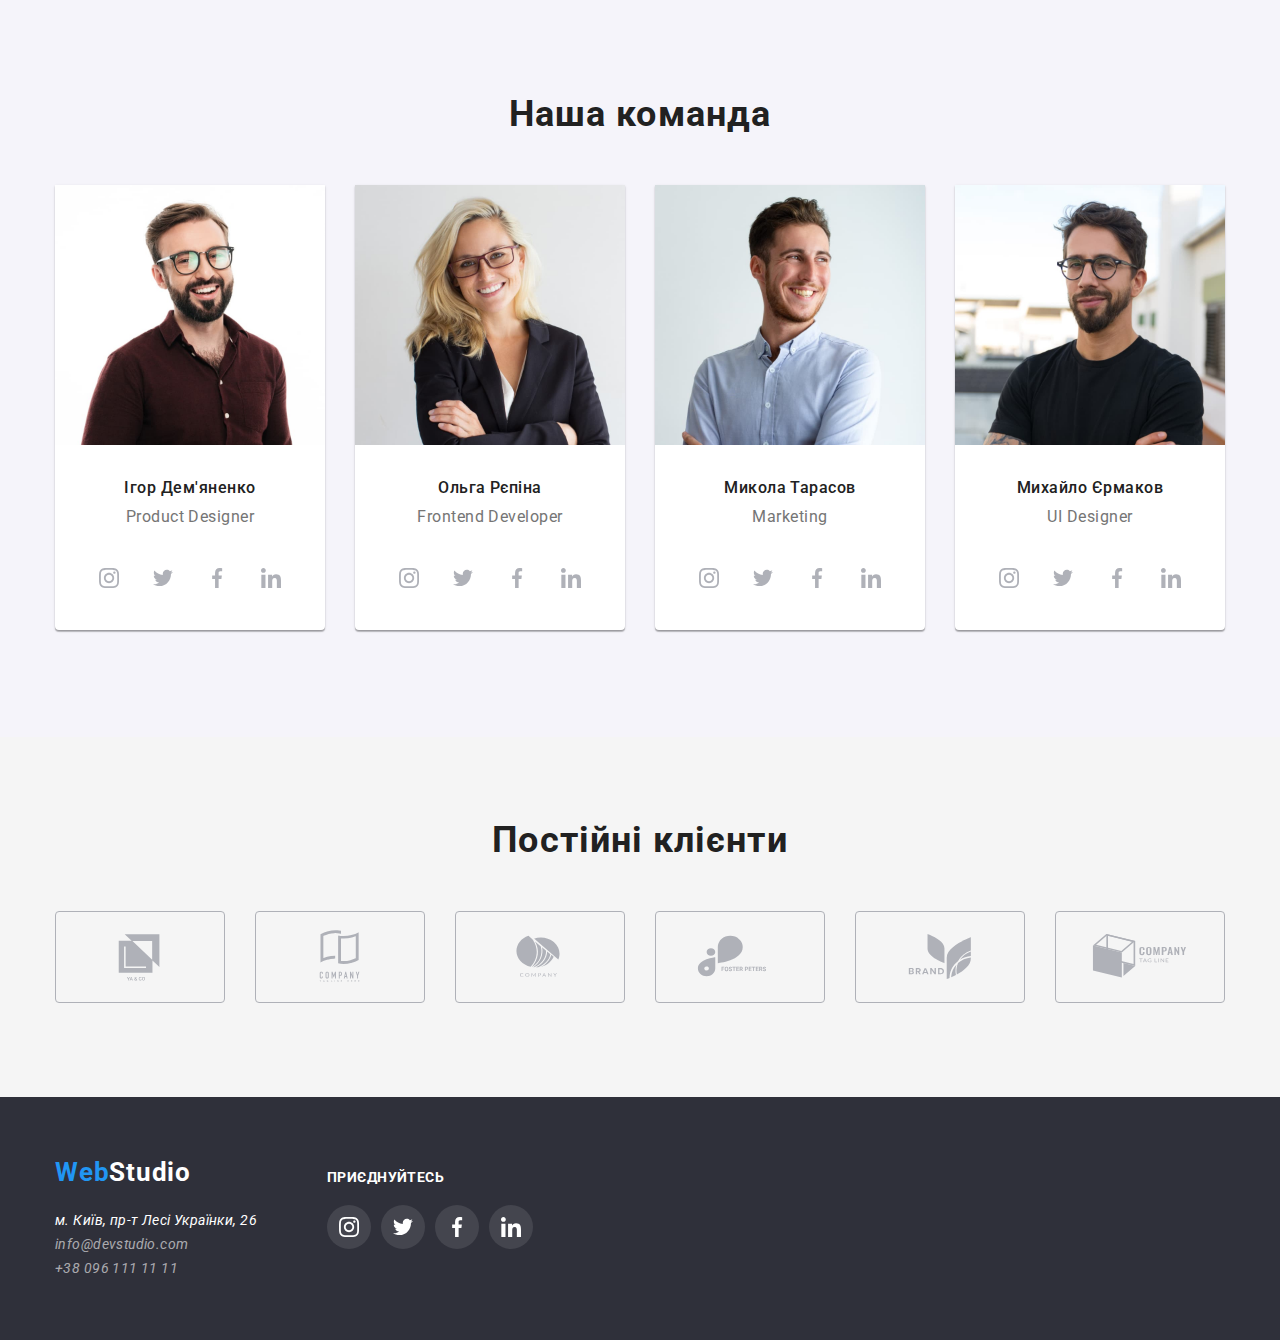
==== commit c5abe45b: "commit" ====
--- a/index.html
+++ b/index.html
@@ -87,7 +87,7 @@
       
       <!-- Hero -->
 
-      <section class="section hero-page">
+      <section class="hero-page">
         <div class="overlay">
           <div class="container">
             <h1 class="hero-title">
--- a/css/styles.css
+++ b/css/styles.css
@@ -294,6 +294,9 @@
   margin-left: auto;
   margin-right: auto;
 
+  padding-top: 200px;
+  padding-bottom: 200px;
+
   background:(rgba(47, 48, 58, 0.4));
   background-image: 
   linear-gradient(rgba(47, 48, 58, 0.4),
@@ -314,8 +317,6 @@
 
   color: var(--main-color);
 
-  padding-top: 106px;
-
   width: 696px;
   margin-left: auto;
   margin-right: auto;
@@ -334,7 +335,6 @@
   display: inline-block;
 
   margin-top: var(--specific-second-position);
-  margin-bottom: 106px;
   margin-left: auto;
   margin-right: auto;
 
@@ -768,7 +768,7 @@
 .icon-join {  
   fill: var(--main-color);
 
-  transition: fill 250ms cubic-bezier(0.4, 0, 0.2, 1)
+  transition: fill 250ms cubic-bezier(0.4, 0, 0.2, 1);
 }
 
 .icon-join:hover {
@@ -788,27 +788,40 @@
   bottom: 0;
   right: 0;
 
-  background: rgba(0, 0, 0, 0.2); }
+  background: rgba(0, 0, 0, 0.2); 
+
+  opacity: 1;
+
+  transition: opacity 250ms cubic-bezier(0.4, 0, 0.2, 1);
+}
 
   .backdrop.is-hidden {
+   visibility: hidden; 
    opacity: 0;
    pointer-events: none;
   }
   
+  .backdrop.is-hidden .modal {
+    transform: translate(-50%, -50%) scale(0.2);
+  }
+
   .modal {
     position: absolute;
     top: 50%;
     left: 50%;
-    transform:translate(-50%, -50%);
-
+    
     min-width: 528px;
     min-height: 581px;
     
     background: #FFFFFF;
+
     box-shadow: 0px 1px 3px rgba(0, 0, 0, 0.12), 
     0px 1px 1px rgba(0, 0, 0, 0.14), 
     0px 2px 1px rgba(0, 0, 0, 0.2);
     border-radius: 4px;
+
+    transform: translate(-50%, -50%) scale(1);
+    transition: transform 250ms cubic-bezier(0.4, 0, 0.2, 1);
   }
 
   .modal-button {
@@ -827,62 +840,6 @@
    
    border: 1px solid rgba(0, 0, 0, 0.1);
    border-radius: 50%;
-  }
-
-  .modal-button-svg {
-   color: #000000;
-  }
-
-/* Backdrop */
-
-.backdrop {
-  position: fixed;
-  top: 0;
-  left: 0;
-  bottom: 0;
-  right: 0;
-
-  background: rgba(0, 0, 0, 0.2); }
-
-  .backdrop.is-hidden {
-   visibility: hidden; 
-   opacity: 0;
-   pointer-events: none;
-  }
-  
-  .modal {
-    position: absolute;
-    top: 50%;
-    left: 50%;
-    transform:translate(-50%, -50%);
-
-    width: 528px;
-    height: 581px;
-    
-    background: #FFFFFF;
-
-    box-shadow: 0px 1px 3px rgba(0, 0, 0, 0.12), 
-    0px 1px 1px rgba(0, 0, 0, 0.14), 
-    0px 2px 1px rgba(0, 0, 0, 0.2);
-    border-radius: 4px;
-  }
-
-  .modal-button {
-   position: absolute;
-   top: 8px;
-   right: 8px;
-    
-   display: flex;
-   justify-content: center;
-   align-items: center;
-
-   width: 30px;
-   height: 30px;
-  
-   background: #FFFFFF;
-   
-   border: 1px solid rgba(0, 0, 0, 0.1);
-   border-radius: 50%;
 
    cursor: pointer;
   }
@@ -1038,16 +995,21 @@
   bottom: 0;
   right: 0;
   left: 0;
+
+  overflow: hidden;
 }
 
 .photo-inner-container {
   position: absolute;
   top: 100%;
+  left: 0;
   
   width: 100%;
   height: 100%;
 
   background: rgba(33, 150, 243, 0.9);
+
+  transition: transform 250ms cubic-bezier(0.4, 0, 0.2, 1);
 }
 
 .photo-inner-text {
@@ -1063,4 +1025,7 @@
 color: var(--main-color);
 }
 
-
+.gallery-list > .item:hover .photo-inner-container {
+  transform: translateY(-100%);
+}
+
